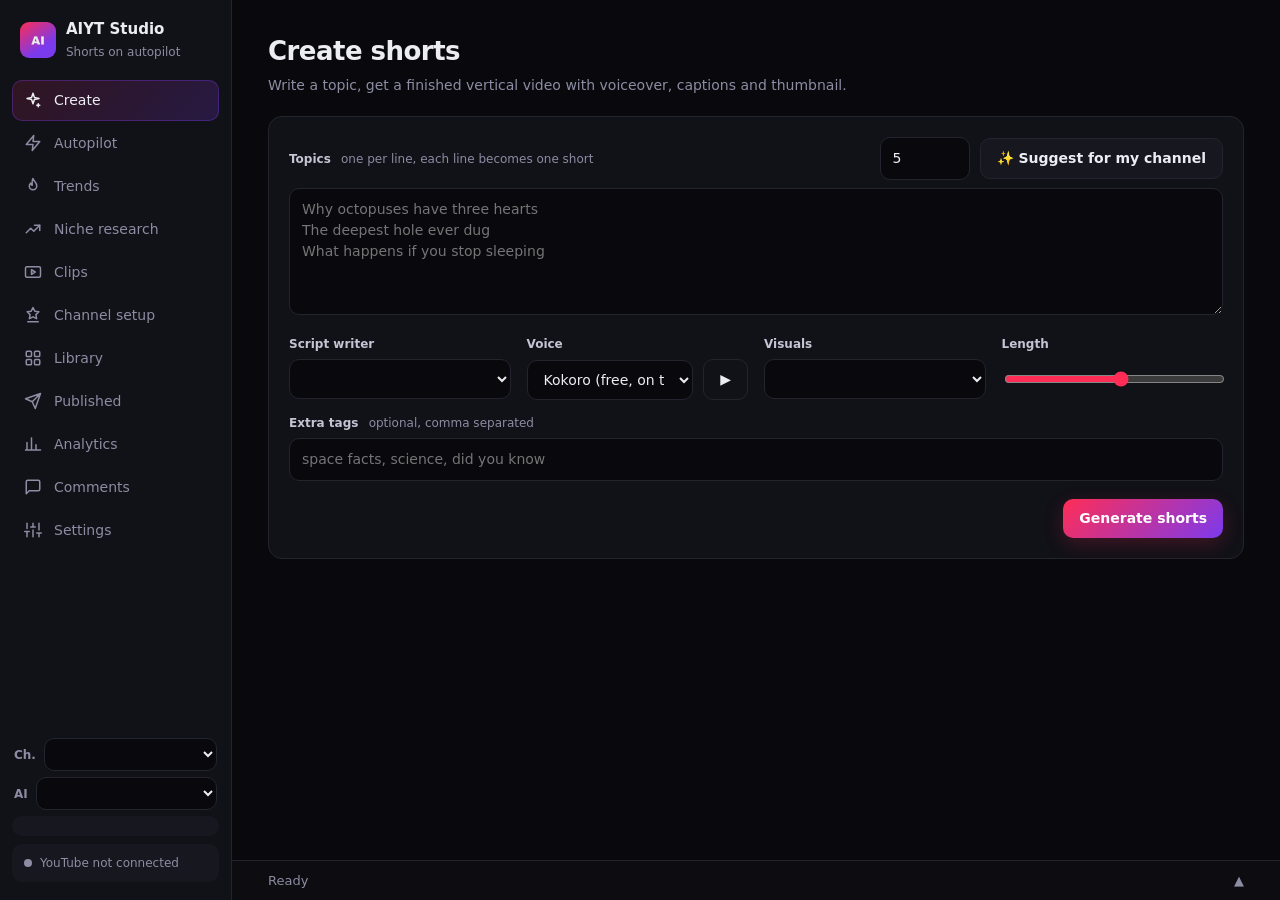
==== ui/index.html @ 686fe38d "AIYT Studio v0.1.0: AI YouTube Shorts studio (Rust + Tauri) Co-Authored-By: Claude Opus 5.5 <noreply" ====
<!doctype html>
<html lang="en">
<head>
  <meta charset="utf-8" />
  <meta name="viewport" content="width=device-width, initial-scale=1" />
  <title>AIYT Studio</title>
  <link rel="stylesheet" href="style.css" />
</head>
<body>
  <aside class="sidebar">
    <div class="brand"><img src="icon.png" alt="" /><div><b>AIYT Studio</b><small>Shorts on autopilot</small></div></div>
    <nav>
      <button data-page="create" class="active"><svg viewBox="0 0 24 24"><path d="M12 3l1.9 5.8L20 10l-6.1 1.2L12 17l-1.9-5.8L4 10l6.1-1.2z"/><path d="M19 17v4M17 19h4"/></svg>Create</button>
      <button data-page="autopilot"><svg viewBox="0 0 24 24"><path d="M13 2 3 14h9l-1 8 10-12h-9l1-8z"/></svg>Autopilot</button>
      <button data-page="trends"><svg viewBox="0 0 24 24"><path d="M12 2c1 4 5 5 5 10a5 5 0 0 1-10 0c0-2 1-3 2-4 0 2 1 3 2 3 0-3-1-6 1-9z"/></svg>Trends</button>
      <button data-page="research"><svg viewBox="0 0 24 24"><path d="M3 17l6-6 4 4 8-8"/><path d="M14 7h7v7"/></svg>Niche research</button>
      <button data-page="clips"><svg viewBox="0 0 24 24"><rect x="2" y="5" width="20" height="14" rx="2"/><path d="M10 9l5 3-5 3z"/></svg>Clips</button>
      <button data-page="rebrand"><svg viewBox="0 0 24 24"><path d="M12 2l2.4 4.9 5.4.8-3.9 3.8.9 5.4L12 14.4l-4.8 2.5.9-5.4-3.9-3.8 5.4-.8z"/><path d="M5 21h14"/></svg>Channel setup</button>
      <button data-page="library"><svg viewBox="0 0 24 24"><rect x="3" y="3" width="7" height="7" rx="1.5"/><rect x="14" y="3" width="7" height="7" rx="1.5"/><rect x="3" y="14" width="7" height="7" rx="1.5"/><rect x="14" y="14" width="7" height="7" rx="1.5"/></svg>Library</button>
      <button data-page="published"><svg viewBox="0 0 24 24"><path d="M22 2 11 13M22 2l-7 20-4-9-9-4z"/></svg>Published</button>
      <button data-page="analytics"><svg viewBox="0 0 24 24"><path d="M4 20V10M10 20V4M16 20v-7M22 20H2"/></svg>Analytics</button>
      <button data-page="comments"><svg viewBox="0 0 24 24"><path d="M21 15a2 2 0 0 1-2 2H7l-4 4V5a2 2 0 0 1 2-2h14a2 2 0 0 1 2 2z"/></svg>Comments</button>
      <button data-page="settings"><svg viewBox="0 0 24 24"><path d="M4 21v-7M4 10V3M12 21v-9M12 8V3M20 21v-5M20 12V3M1 14h6M9 8h6M17 16h6"/></svg>Settings</button>
    </nav>
    <div class="swap"><label for="chanSel">Ch.</label><select id="chanSel" title="Your YouTube channels: switch, or add a new one"></select></div>
    <div class="swap"><label for="aiSwap">AI</label><select id="aiSwap" title="Quick swap: use this AI for every job"></select></div>
    <div class="usage" id="usage" title="AI usage: click for details"></div>
    <div class="channel" id="channel"><span class="dot"></span><span id="channelName">YouTube not connected</span></div>
    <div class="live hidden" id="liveStats" title="Live from YouTube. Click to refresh now"><span class="pulse"></span><div><b id="liveSubs">–</b><small>subscribers</small></div><div><b id="liveViews">–</b><small>views</small></div><div><b id="liveLikes">–</b><small>likes</small></div><div class="mon" id="liveMon"></div></div>
  </aside>

  <main>
    <!-- CREATE -->
    <section class="page active" id="page-create">
      <header><h1>Create shorts</h1><p>Write a topic, get a finished vertical video with voiceover, captions and thumbnail.</p></header>
      <div id="setupBox"></div>
      <div class="smartBox"></div>
      <div class="card">
        <div class="row between"><label class="lbl" for="topics" style="margin:0">Topics <span class="hint">one per line, each line becomes one short</span></label>
          <div class="row"><input id="ideaCount" type="number" min="1" max="20" value="5" class="w90" title="How many ideas" /><button id="btnChannelIdeas">✨ Suggest for my channel</button></div></div>
        <p class="note" id="channelAbout" style="margin:6px 0 8px"></p>
        <textarea id="topics" rows="5" placeholder="Why octopuses have three hearts&#10;The deepest hole ever dug&#10;What happens if you stop sleeping"></textarea>
        <div class="grid4">
          <div><label class="lbl">Script writer</label><select data-setting="writer" class="writer-select"></select></div>
          <div><label class="lbl">Voice</label><div class="row"><select data-setting="voice"><option value="kokoro">Kokoro (free, on this PC)</option><option value="piper">Piper (fastest, on this PC)</option><option value="gemini">Gemini AI voice</option><option value="local">Windows voice (basic)</option></select><button class="ghost btnPreview" title="Hear the current voice">▶</button></div></div>
          <div><label class="lbl">Visuals</label><select data-setting="visuals" class="visuals-select"></select></div>
          <div><label class="lbl">Length <span class="hint" id="secondsOut"></span></label><input type="range" min="15" max="90" step="5" data-setting="seconds" id="seconds" /></div>
        </div>
        <label class="lbl" for="createTags">Extra tags <span class="hint">optional, comma separated</span></label>
        <input id="createTags" placeholder="space facts, science, did you know" />
        <div class="row end"><button class="primary" id="btnGenerate">Generate shorts</button></div>
      </div>
    </section>

    <!-- AUTOPILOT -->
    <section class="page" id="page-autopilot">
      <header><h1>Autopilot</h1><p>Run it daily on a schedule, or make one batch now.</p></header>
      <div class="card" id="autoCard">
        <div class="row between"><h3 style="margin:0">Daily automation</h3><label class="row"><input type="checkbox" id="auOn" /> <b>On</b></label></div>
        <p class="note" style="margin:6px 0 0">Every day the AI picks shorts for your channel (a short that is blowing up first, then what is trending in general and in your niche), makes them, and publishes each at its time. If making them runs past a time, that short is published as soon as it is ready. Runs while this app is open.</p>
        <div class="grid4">
          <div><label class="lbl">Shorts per day</label><input id="auPer" type="number" min="1" max="10" /></div>
          <div><label class="lbl">For how many days</label><input id="auDays" type="number" min="1" max="365" /></div>
          <div><label class="lbl">Starting</label><input id="auStart" type="date" /></div>
          <div><label class="lbl">Start making at</label><input id="auMake" type="time" /></div>
        </div>
        <label class="lbl">Publish times</label><div id="auTimes" class="row wrap"></div>
        <div class="row between" style="margin-top:14px"><span class="muted small" id="auStatus"></span><button id="btnAutoNow">Run today's batch now</button></div>
      </div>
      <header style="margin-top:8px"><h1 style="font-size:20px">One-off batch</h1><p>Pick a niche. The AI researches what is working, writes the ideas, makes every short and schedules them on YouTube.</p></header>
      <div class="card">
        <div class="grid2">
          <div><label class="lbl" for="apNiche">Niche</label><input id="apNiche" placeholder="e.g. space facts, ancient history, ocean animals" /></div>
          <div><label class="lbl" for="apCount">How many shorts</label><input id="apCount" type="number" min="1" max="30" value="7" /></div>
        </div>
        <label class="lbl">After making them</label>
        <div class="seg" id="apMode">
          <button data-mode="schedule" class="active">Schedule on YouTube</button>
          <button data-mode="now">Upload now</button>
          <button data-mode="none">Just make them</button>
        </div>
        <div id="apSchedule" class="grid2">
          <div><label class="lbl" for="apStart">First post</label><input id="apStart" type="datetime-local" /></div>
          <div><label class="lbl" for="apPerDay">Posts per day</label><select id="apPerDay"><option>1</option><option selected>2</option><option>3</option><option>4</option><option>6</option></select></div>
        </div>
        <div id="apNow" class="hidden"><label class="lbl">Visibility</label><select id="apPrivacy"><option value="public">Public</option><option value="unlisted">Unlisted</option><option value="private">Private</option></select></div>
        <div id="apSlots" class="slots"></div>
        <p class="note">Uses your Create settings (writer, voice, visuals, length). Scheduled shorts are uploaded as private and YouTube publishes each at its time, so your PC can be off after the uploads finish.</p>
        <div class="row end"><button class="primary" id="btnAutopilot">Start autopilot</button></div>
      </div>
    </section>

    <!-- TRENDS -->
    <section class="page" id="page-trends">
      <header><h1>Trends</h1><p>What is taking off right now on Google and YouTube, which trends fit your channel, and why the winners hold attention.</p></header>
      <div class="smartBox"></div>
      <div class="card row wrap">
        <select id="trGeo" class="w90" title="Country"><option>US</option><option>GB</option><option>CA</option><option>AU</option><option>IN</option><option>ZA</option><option>NG</option><option>DE</option><option>FR</option><option>BR</option></select>
        <select id="trCat" style="width:180px" title="YouTube category"><option value="">All categories</option><option value="28">Science &amp; Tech</option><option value="27">Education</option><option value="24">Entertainment</option><option value="23">Comedy</option><option value="20">Gaming</option><option value="17">Sports</option><option value="10">Music</option><option value="15">Pets &amp; Animals</option><option value="26">How-to &amp; Style</option><option value="25">News</option><option value="2">Cars</option><option value="22">People &amp; Blogs</option></select>
        <label class="row muted small"><input type="checkbox" id="trShorts" checked /> Shorts only</label>
        <span class="grow"></span>
        <button id="btnTrends">Refresh trends</button><button class="primary" id="btnPicks">✨ AI picks for my channel</button>
      </div>
      <div id="trPicks"></div>
      <div class="grid2" style="align-items:start"><div class="card"><h3>Rising on Google today</h3><div id="trGoogle" class="muted small">Press Refresh trends.</div></div>
        <div class="card"><h3>Trending on YouTube</h3><p class="note" id="trNote" style="margin:0 0 8px"></p><div id="trYoutube"></div></div></div>
      <div class="card"><h3>Hot in your niche <span class="hint" id="trNicheQ"></span></h3><div id="trNiche" class="muted small">Press Refresh trends.</div></div>
      <div class="card"><h3>Why does this video work?</h3><p class="note" style="margin:0 0 10px">Paste any YouTube, TikTok, Instagram or X link. It is downloaded and transcribed on this PC, its cuts are measured, and your AI explains the hook, structure and retention tricks.</p>
        <div class="row"><input id="wUrl" class="grow" placeholder="https://www.youtube.com/shorts/…" /><button class="primary" id="btnWatch">Analyze</button></div><div id="wReport"></div></div>
    </section>

    <!-- RESEARCH -->
    <section class="page" id="page-research">
      <header><h1>Niche research</h1><p>Live data from this month's top Shorts, analysed by your AI to find angles, ideas and the tags winners use.</p></header>
      <div class="card row wrap">
        <input id="rsNiche" class="grow" placeholder="Niche to research, e.g. psychology facts" />
        <input id="rsCount" type="number" min="3" max="30" value="10" class="w90" title="Ideas" />
        <button class="primary" id="btnResearch">Research</button>
        <button id="btnSuggest">Suggest niches with AI</button>
      </div>
      <div id="niches" class="niche-grid"></div>
      <div id="rsResult"></div>
    </section>

    <!-- CLIPS -->
    <section class="page" id="page-clips">
      <header><h1>Clips</h1><p>Turn the best moment of a longer video into a short with an AI hook, voice intro, subtitles and thumbnail.</p></header>
      <div class="card">
        <div class="seg" id="clipSrc">
          <button data-src="youtube" class="active">YouTube (Creative Commons)</button><button data-src="twitch">Twitch top clips</button><button data-src="link">Paste links</button>
        </div>
        <div id="srcYoutube" class="row wrap" style="margin-top:14px">
          <input id="ccQuery" class="grow" placeholder="Topic, e.g. space documentary, cooking, science lecture" />
          <button class="primary" id="btnCc">Find videos</button><button id="btnCcChannel">Find for my channel</button>
        </div>
        <div id="srcTwitch" class="row wrap hidden" style="margin-top:14px">
          <input id="twLogin" class="grow" placeholder="Twitch streamer username" />
          <select id="twDays" class="w90"><option value="1">24 h</option><option value="7" selected>7 days</option><option value="30">30 days</option></select>
          <button class="primary" id="btnTwitch">Find top clips</button>
        </div>
        <div id="srcLink" class="hidden" style="margin-top:14px">
          <textarea id="clipLinks" rows="3" placeholder="One link per line: Twitch clips, Kick clips, or YouTube videos you have rights to"></textarea>
        </div>
        <p class="note" id="clipNote"></p>
        <label class="row hidden" id="permRow" style="margin-top:12px"><input type="checkbox" id="permOk" /><span>I have the creator's permission to use these clips, or they are from my own channel.</span></label>
      </div>
      <div class="toolbar"><span class="muted" id="clipSel">0 selected</span>
        <div class="row"><label class="muted small" for="clipPer">Shorts per video</label><select id="clipPer" class="w90"><option>1</option><option selected>2</option><option>3</option><option>4</option><option>5</option></select><input id="clipTags" placeholder="Extra tags (optional)" style="width:220px" /><button class="primary" id="btnMakeClips">Make shorts</button></div></div>
      <div class="card filters" id="clipFilters">
        <div><label class="lbl">Sort</label><select id="fSort">
          <option value="smart">Popular · English first · likes</option><option value="views">Most views</option><option value="likes">Most likes</option>
          <option value="ratio">Best like rate</option><option value="comments">Most comments</option><option value="new">Newest</option><option value="long">Longest</option><option value="short">Shortest</option></select></div>
        <div><label class="lbl">Length <span class="hint">new search</span></label><select id="fLen"><option value="medium">4–20 min</option><option value="long">20+ min</option><option value="short">Under 4 min</option><option value="any">Any</option></select></div>
        <div><label class="lbl">Min views</label><input id="fMin" type="number" min="0" step="1000" placeholder="0" /></div>
        <div><label class="lbl">Show</label><div class="checks"><label><input type="checkbox" id="fEnglish" checked /> English only</label><label><input type="checkbox" id="fFresh" /> Hide used videos</label></div></div>
      </div>
      <div id="clipResults" class="jobs"></div>
      <div class="row" style="justify-content:center;margin-top:16px"><button id="btnMore" class="hidden">Load 50 more</button></div>
    </section>

    <!-- REBRAND -->
    <section class="page" id="page-rebrand">
      <header><h1>Channel setup</h1><p>Start a new channel the smart way: the AI finds the niche most likely to grow and earn, designs the whole channel, and once you link it, starts making the best content for it.</p></header>
      <div class="card">
        <h3>1 · Who designs it?</h3>
        <div class="grid2">
          <div><label class="lbl">AI for planning and writing</label><select id="wzWriter"></select></div>
          <div><label class="lbl">Images (banner and profile picture) <span class="hint" id="wzImgState"></span></label>
            <div class="row"><select id="wzImage"><option value="flux">FLUX: local, free, on your GPU</option><option value="gemini">Gemini: needs a paid key</option></select>
              <button id="btnFluxSetup" class="hidden">Set up FLUX (~10 GB)</button></div></div>
        </div>
      </div>
      <div class="card">
        <div class="row between"><h3 style="margin:0">2 · Pick the niche</h3><button class="primary" id="btnNiches">✨ Find the best niches for me</button></div>
        <p class="note" style="margin:6px 0 10px">The AI shortlists niches, checks each against this month's real Shorts, and scores the chance a new channel grows and earns.</p>
        <div id="wzNiches" class="niche-grid"></div>
        <div class="row wrap"><input id="rbNiche" class="grow" placeholder="…or type a niche, e.g. luxury cars, true crime, AI tools" />
          <button class="primary" id="btnDesignNew">Design my new channel</button><button id="btnRebrand" title="Redesign the channel you are on now">Redesign current channel</button></div>
      </div>
      <div id="rbResult"></div>
      <div class="card hidden" id="wzLink">
        <h3>3 · Create the channel on YouTube, then link it</h3>
        <ol class="steps">
          <li>Create the channel: <a data-link="https://www.youtube.com/channel_switcher">YouTube → Switch account → Create a channel</a>. Use the name and handle above (tap to copy).</li>
          <li>Google secrets: already set in Settings? If not, add your OAuth client ID and secret there (one time, works for every channel).</li>
          <li>Press <b>Link my new channel</b> and pick it on Google's screen. The app then applies the banner, description, keywords and playlists, and starts finding the best shorts for the niche.</li>
        </ol>
        <div class="row end"><button class="primary" id="btnLinkNew">Link my new channel</button></div>
      </div>
    </section>

    <!-- LIBRARY -->
    <section class="page" id="page-library">
      <header class="row between"><div><h1>Library</h1><p>Everything you have made. Select shorts to upload or schedule them.</p></div>
        <button id="btnOpenOut" class="ghost">Open output folder</button></header>
      <div class="toolbar">
        <div class="seg small" id="libFilter">
          <button data-f="all" class="active">All</button><button data-f="progress">In progress</button><button data-f="draft">Ready to post</button><button data-f="failed">Failed</button>
        </div>
        <div class="row">
          <span class="muted" id="selCount">0 selected</span><button class="ghost" id="selAll" title="Select every short ready to post">All</button><button class="ghost" id="selHalf" title="Select the older half (post the rest later)">Half</button><button class="ghost" id="selNone">None</button>
          <input type="datetime-local" id="libStart" title="First post" />
          <select id="libPerDay" title="Posts per day"><option value="1">1/day</option><option value="2" selected>2/day</option><option value="3">3/day</option><option value="4">4/day</option></select>
          <button id="btnSchedule">Schedule</button>
          <select id="libPrivacy"><option value="public">Public</option><option value="unlisted">Unlisted</option><option value="private">Private</option></select>
          <button class="primary" id="btnUploadNow">Upload now</button>
        </div>
      </div>
      <div id="jobs" class="jobs"></div>
    </section>

    <!-- PUBLISHED -->
    <section class="page" id="page-published">
      <header><h1>Published</h1><p>Everything on your channel from this app. Each short can only ever be uploaded once, and the same topic or video moment is never posted twice.</p></header>
      <div class="toolbar"><div class="seg small" id="pubFilter"><button data-f="all" class="active">All</button><button data-f="uploaded">Live</button><button data-f="scheduled">Scheduled</button></div></div>
      <div id="pubJobs" class="jobs"></div>
    </section>

    <!-- ANALYTICS -->
    <section class="page" id="page-analytics">
      <header class="row between"><div><h1>Analytics</h1><p>How your channel is doing, with estimated Shorts revenue. Numbers come from YouTube; revenue is an estimate from your RPM setting.</p></div>
        <button class="primary" id="btnAnalytics">Refresh</button></header>
      <div class="card" id="monCard"><span class="muted small">Loading your progress…</span></div>
      <div id="anTiles" class="tiles"></div>
      <div class="card"><div class="row between"><h3>Studio stats <span class="hint">YouTube Analytics: watch time, retention, traffic</span></h3>
        <div class="row"><select id="stDays" class="w90"><option value="7">7 days</option><option value="28" selected>28 days</option><option value="90">90 days</option><option value="365">1 year</option></select>
          <label class="row muted small"><input type="checkbox" id="stAdvice" checked /> AI advice</label><button id="btnStudio">Load Studio stats</button></div></div>
        <div id="stBody" class="muted small">Shows watch time, average % viewed, subscribers gained and where views come from.</div></div>
      <div class="card"><div class="row between"><h3>Your latest uploads</h3><span class="muted small" id="anNote"></span></div><div id="anTable"></div></div>
    </section>

    <!-- COMMENTS -->
    <section class="page" id="page-comments">
      <header class="row between"><div><h1>Comments</h1><p>The AI drafts replies to new comments. Nothing is posted until you approve it.</p></div>
        <div class="row"><button id="btnPostAll" class="hidden">Post all drafts</button><button class="primary" id="btnComments">Fetch &amp; draft replies</button></div></header>
      <div id="commentList"></div>
    </section>

    <!-- SETTINGS -->
    <section class="page" id="page-settings">
      <header><h1>Settings</h1><p>Changes save automatically. Keys and your YouTube login stay on this computer.</p></header>
      <div class="settings">
        <div class="card">
          <h3>Default AI</h3>
          <p class="note">Use an API key, or a subscription you already pay for through its official command-line app (log in to it once).</p>
          <div id="writerCards" class="writer-cards"></div>
          <label class="lbl">Model override <span class="hint">optional, e.g. haiku · sonnet · gpt-5 · llama3.2:3b. Empty: Claude uses sonnet</span></label>
          <input data-setting="writer_model" placeholder="Use the default model" />
        </div>
<div class="card">          <h3>Models per job</h3>          <p class="note" style="margin:0 0 6px">Pick which AI and model does each kind of work. Cheaper models (Claude haiku/sonnet, Gemini flash-lite, a small Ollama model) stretch your limits further.</p>          <div id="taskModels"></div>          <datalist id="modelList-claude"></datalist><datalist id="modelList-gemini"></datalist><datalist id="modelList-codex"></datalist><datalist id="modelList-opencode"></datalist><datalist id="modelList-ollama"></datalist>        </div>
        <div class="card">
          <h3>YouTube channel</h3>
          <div class="row between"><div><b id="ytStatus">Not connected</b><div class="muted small" id="ytSub">Needed for uploads, scheduling, live research and comments.</div></div>
            <div class="row"><button id="btnDisconnect" class="ghost hidden">Disconnect</button><button class="primary" id="btnConnect">Connect YouTube</button></div></div>
          <div class="grid2">
            <div><label class="lbl">OAuth client ID</label><input data-setting="google_client_id" placeholder="xxxx.apps.googleusercontent.com" /></div>
            <div><label class="lbl">OAuth client secret</label><input data-setting="google_client_secret" type="password" /></div>
          </div>
          <details><summary>How to get these (5 minutes, one time)</summary>
            <ol>
              <li>Open <a data-link="https://console.cloud.google.com/projectcreate">Google Cloud Console</a> and create a project.</li>
              <li>Enable the <a data-link="https://console.cloud.google.com/apis/library/youtube.googleapis.com">YouTube Data API v3</a>.</li>
              <li>Set up the <a data-link="https://console.cloud.google.com/auth/branding">OAuth consent screen</a> (External) and add your Google account as a test user.</li>
              <li><a data-link="https://console.cloud.google.com/auth/clients">Create an OAuth client</a> of type <b>Desktop app</b> and paste its ID and secret here.</li>
              <li>Uploads from a new, unaudited Google project are locked to private by YouTube. To post public videos, request the free <a data-link="https://support.google.com/youtube/contact/yt_api_form">API audit</a>.</li>
            </ol>
          </details>
        </div>
        <div class="card">
          <h3>API keys</h3>
          <label class="lbl">Gemini <a class="hint" data-link="https://aistudio.google.com/apikey">get a free key</a></label>
          <input data-setting="gemini_key" type="password" placeholder="For Gemini writer, AI voice and AI images" />
          <label class="lbl">Pexels <a class="hint" data-link="https://www.pexels.com/api/">get a free key</a></label>
          <input data-setting="pexels_key" type="password" placeholder="Free stock video, OK for monetized videos" />
          <label class="lbl">Pixabay <a class="hint" data-link="https://pixabay.com/api/docs/">get a free key</a></label>
          <input data-setting="pixabay_key" type="password" placeholder="Free stock video, OK for monetized videos" />
          <label class="lbl">Twitch client ID &amp; secret <a class="hint" data-link="https://dev.twitch.tv/console/apps/create">create a free app</a></label>
          <div class="grid2"><input data-setting="twitch_client_id" placeholder="Client ID" /><input data-setting="twitch_client_secret" type="password" placeholder="Client secret" /></div>
        </div>
        <div class="card">
          <h3>Voice &amp; sound</h3>
          <div class="grid2">
            <div><label class="lbl">Kokoro voice <span class="hint">free, runs on this PC</span></label><div class="row"><select data-setting="kokoro_voice" id="kokoroVoices"></select><button class="ghost btnPreview" data-voice="kokoro" title="Hear it">▶</button></div></div>
            <div><label class="lbl">Piper voice <span class="hint">lightest, near-instant</span></label><div class="row"><select data-setting="piper_voice" id="piperVoices"></select><button class="ghost btnPreview" data-voice="piper" title="Hear it">▶</button></div></div>
            <div><label class="lbl">Render videos on</label><select data-setting="gpu_encode"><option value="auto">GPU (NVIDIA NVENC) if available</option><option value="off">CPU only</option></select></div>
            <div><label class="lbl">Local voices run on</label><select data-setting="kokoro_device"><option value="auto">Auto: GPU if set up, else CPU</option><option value="gpu">GPU only (NVIDIA)</option><option value="cpu">CPU only</option></select></div>
            <div><label class="lbl">GPU voices <span class="hint" id="gpuState"></span></label><button id="btnGpuSetup">Set up GPU voices (~2.6 GB, one time)</button></div>
            <div><label class="lbl">Gemini voice</label><select data-setting="gemini_voice">
              <option>Puck</option><option>Charon</option><option>Kore</option><option>Fenrir</option><option>Aoede</option><option>Zephyr</option><option>Orus</option><option>Leda</option><option>Enceladus</option><option>Sadachbia</option></select></div>
            <div><label class="lbl">Background music folder <span class="hint">optional</span></label><input data-setting="music_dir" placeholder="C:\Music\royalty-free" /></div>
          </div>
          <div class="grid2"><div><label class="lbl">Shorts RPM (US$ per 1,000 views) <span class="hint">for revenue estimates</span></label><input data-setting="rpm" type="number" step="0.01" min="0" /></div>
            <div><label class="lbl">Engagement comment</label><select data-setting="auto_comment"><option value="true">Post an AI comment on every short</option><option value="false">Off</option></select></div></div>
          <p class="note">Only put music you have rights to in this folder (e.g. the YouTube Audio Library). A random track plays quietly under the voice.</p>
        </div>
<div class="card">          <h3>Look</h3>
          <div class="grid2" style="margin-bottom:8px"><div><label class="lbl">AI images <span class="hint" id="imgState"></span></label><select data-setting="image_model"><option value="flux">FLUX: local, free, on your GPU</option><option value="gemini">Gemini: needs a paid key</option></select></div>
            <div><label class="lbl">Local FLUX</label><button id="btnFluxSetup2">Set up FLUX (~10 GB, one time)</button></div></div>          <p class="note" style="margin:0 0 6px">One house style for every short, whichever AI or tool made it: hook banner on top, big pop-in captions.</p>          <div class="grid2">            <div><label class="lbl">Hook banner on top</label><select data-setting="style_hook"><option value="true">On</option><option value="false">Off</option></select></div>            <div><label class="lbl">Caption language <span class="hint">Whisper subtitles for clips</span></label><select data-setting="caption_language"><option value="en">English</option><option value="auto">Auto-detect</option><option value="es">Spanish</option><option value="pt">Portuguese</option><option value="fr">French</option><option value="de">German</option></select></div>            <div><label class="lbl">Banner colour</label><input type="color" data-setting="style_hook_color" /></div>            <div><label class="lbl">Caption accent colour</label><input type="color" data-setting="style_accent" /></div>            <div><label class="lbl">Subscribe call + animated button</label><select data-setting="cta_rate"><option value="0">Never</option><option value="25">1 in 4 shorts</option><option value="33">1 in 3 shorts</option><option value="50">Half of shorts</option><option value="100">Every short</option></select></div>            <div><label class="lbl">Tune it from my stats</label><select data-setting="cta_auto"><option value="true">Yes: adjust daily (retention vs subscribers)</option><option value="false">No: keep my setting</option></select></div>          </div>          <p class="note">Applies to new shorts and to any you Retry. Background music: leave the music folder empty to use the built-in library (Kevin MacLeod, CC BY 4.0; the credit is added to each description automatically).</p>        </div>
        <div class="card">
          <h3>Advanced</h3>
          <div class="grid2">
            <div><label class="lbl">Gemini text model</label><input data-setting="gemini_text_model" /></div>
            <div><label class="lbl">Gemini voice model</label><input data-setting="gemini_tts_model" /></div>
            <div><label class="lbl">Gemini image model</label><input data-setting="gemini_image_model" /></div>
            <div><label class="lbl">Ollama address</label><input data-setting="ollama_host" /></div>
            <div><label class="lbl">Milestone confetti</label><select id="confettiPref"><option value="on">Always show</option><option value="system">Follow Windows "reduce motion"</option></select></div>
          </div>
          <p class="note" id="outDir"></p>
        </div>
      </div>
    </section>

    <!-- ACTIVITY -->
    <div class="activity" id="activity">
      <div class="qbar hidden" id="qbar"><div id="qfill"></div></div>
      <div class="activity-bar" id="activityBar"><span class="spinner hidden" id="spinner"></span><span class="qtext hidden" id="qtext"></span><span id="lastLog">Ready</span><button id="btnCancel" class="danger hidden" title="Stop what is running now">■ Cancel</button><span class="chev">▲</span></div>
      <pre id="log"></pre>
    </div>
  </main>

  <div class="modal hidden" id="modal"><div class="modal-box">
    <video id="mVideo" controls playsinline></video>
    <div class="modal-form">
      <div class="row between"><span id="mStatus" class="badge"></span><button class="ghost" id="mClose">✕</button></div>
      <label class="lbl">Title</label><input id="mTitle" maxlength="100" />
      <label class="lbl">Description</label><textarea id="mDesc" rows="6"></textarea>
      <label class="lbl">Tags <span class="hint">comma separated</span></label><textarea id="mTags" rows="3"></textarea>
      <p class="note err" id="mError"></p>
      <div class="row end"><button id="mYoutube" class="ghost hidden">Open on YouTube</button><button class="primary" id="mSave">Save</button></div>
    </div>
  </div></div>

  <div class="modal hidden" id="usageModal"><div class="modal-box usage-box"><div class="modal-form">
    <div class="row between"><h3 style="margin:0">AI usage &amp; what is left</h3><div class="row"><button class="ghost" id="usageRefresh">Refresh</button><button class="ghost" id="usageClose">✕</button></div></div>
    <div id="usageBody"></div>
  </div></div></div>

  <div class="modal hidden" id="quickModal"><div class="modal-box quick-box"><div class="modal-form">
    <div class="row between"><h3 style="margin:0" id="qTitle">⚡ Make 3 shorts now</h3><button class="ghost" id="qClose">✕</button></div>
    <div id="qStart">
      <p class="muted">Picks the 3 best topics from what is most popular in this channel's niche right now, then makes them with the right tags, look, music and call to action.</p>
      <label class="row" style="margin:10px 0"><input type="checkbox" id="qAuto" /><span><b>Auto-upload</b>: publish each one as soon as it is made (skip review)</span></label>
      <div class="row end"><button class="primary" id="qGo">Make 3 shorts</button></div>
    </div>
    <div id="qReview" class="hidden">
      <p class="muted" id="qNote"></p>
      <div id="qItems" class="quick-items"></div>
      <div class="row end"><button class="ghost" id="qLater">Keep as drafts</button><button class="primary" id="qPublishAll">Publish all now</button></div>
    </div>
  </div></div></div>

  <div id="toasts"></div>
  <script src="app.js"></script>
</body>
</html>
---- ui/style.css ----
:root {
  --bg: #09090d; --panel: #111118; --panel2: #171720; --border: #24242f; --text: #ececf3; --muted: #8c8ca3;
  --accent: #ff2d55; --accent2: #7c3aed; --ok: #22c55e; --warn: #f59e0b; --err: #ef4444; --info: #3b82f6;
  --grad: linear-gradient(135deg, var(--accent), var(--accent2)); --r: 14px;
  color-scheme: dark;
}
* { box-sizing: border-box; }
html, body { margin: 0; height: 100%; }
body { display: flex; background: var(--bg); color: var(--text); font: 14px/1.5 "Segoe UI Variable Text", "Segoe UI", Inter, system-ui, sans-serif; overflow: hidden; }
h1 { font-size: 26px; margin: 0 0 4px; letter-spacing: -.02em; }
h3 { margin: 0 0 10px; font-size: 15px; }
header { margin-bottom: 20px; }
header p { margin: 0; color: var(--muted); }
a, [data-link] { color: #a78bfa; cursor: pointer; text-decoration: none; }
a:hover { text-decoration: underline; }
.hidden { display: none !important; }
.muted { color: var(--muted); } .small { font-size: 12px; }

/* sidebar */
.sidebar { width: 232px; flex-shrink: 0; background: var(--panel); border-right: 1px solid var(--border); display: flex; flex-direction: column; padding: 18px 12px; }
.brand { display: flex; gap: 10px; align-items: center; padding: 0 8px 18px; }
.brand img { width: 36px; height: 36px; border-radius: 9px; }
.brand b { display: block; font-size: 15px; } .brand small { color: var(--muted); font-size: 12px; }
nav { display: flex; flex-direction: column; gap: 2px; flex: 1; }
nav button { all: unset; display: flex; gap: 12px; align-items: center; padding: 10px 12px; border-radius: 10px; color: var(--muted); cursor: pointer; font-weight: 500; }
nav button:hover { background: var(--panel2); color: var(--text); }
nav button.active { background: linear-gradient(135deg, #ff2d5522, #7c3aed33); color: var(--text); box-shadow: inset 0 0 0 1px #7c3aed55; }
nav svg { width: 18px; height: 18px; fill: none; stroke: currentColor; stroke-width: 2; stroke-linecap: round; stroke-linejoin: round; }
.channel { display: flex; gap: 8px; align-items: center; padding: 10px 12px; border-radius: 10px; background: var(--panel2); font-size: 12px; color: var(--muted); cursor: pointer; overflow: hidden; white-space: nowrap; text-overflow: ellipsis; }
.channel .dot { width: 8px; height: 8px; border-radius: 50%; background: var(--muted); flex-shrink: 0; }
.channel.on .dot { background: var(--ok); box-shadow: 0 0 8px var(--ok); } .channel.on { color: var(--text); }

/* main */
main { flex: 1; position: relative; display: flex; flex-direction: column; min-width: 0; }
.page { display: none; flex: 1; overflow-y: auto; padding: 32px 36px 90px; }
.page.active { display: block; animation: fade .2s ease; }
@keyframes fade { from { opacity: 0; transform: translateY(4px); } }
.card { background: var(--panel); border: 1px solid var(--border); border-radius: var(--r); padding: 20px; margin-bottom: 16px; }
.lbl { display: block; font-size: 12px; font-weight: 600; color: #c4c4d4; margin: 14px 0 6px; }
.hint { font-weight: 400; color: var(--muted); margin-left: 6px; }
input, select, textarea { width: 100%; background: var(--bg); border: 1px solid var(--border); color: var(--text); border-radius: 10px; padding: 10px 12px; font: inherit; outline: none; transition: border .15s, box-shadow .15s; }
input:focus, select:focus, textarea:focus { border-color: var(--accent2); box-shadow: 0 0 0 3px #7c3aed33; }
textarea { resize: vertical; }
input[type=range] { padding: 0; accent-color: var(--accent); margin-top: 12px; border: 0; background: none; box-shadow: none; }
input[type=checkbox] { width: 18px; height: 18px; accent-color: var(--accent); cursor: pointer; }
button { background: var(--panel2); color: var(--text); border: 1px solid var(--border); border-radius: 10px; padding: 9px 16px; font: inherit; font-weight: 600; cursor: pointer; white-space: nowrap; transition: transform .1s, filter .15s, background .15s; }
button:hover { background: #20202b; } button:active { transform: scale(.97); }
button.primary { background: var(--grad); border: 0; color: #fff; box-shadow: 0 6px 20px #ff2d5533; }
button.primary:hover { filter: brightness(1.1); }
button.ghost { background: transparent; }
button.danger:hover { background: #ef444422; color: var(--err); border-color: #ef444455; }
button:disabled { opacity: .45; cursor: not-allowed; transform: none; }
.row { display: flex; gap: 10px; align-items: center; } .row.wrap { flex-wrap: wrap; } .row.end { justify-content: flex-end; margin-top: 18px; } .row.between { justify-content: space-between; }
.grow { flex: 1; min-width: 200px; } .w90 { width: 90px; }
.grid2 { display: grid; grid-template-columns: 1fr 1fr; gap: 0 16px; }
.grid4 { display: grid; grid-template-columns: repeat(4, 1fr); gap: 0 16px; }
.note { color: var(--muted); font-size: 12px; margin: 12px 0 0; } .note.err { color: var(--err); }
.seg { display: inline-flex; background: var(--bg); border: 1px solid var(--border); border-radius: 11px; padding: 3px; gap: 2px; }
.seg button { border: 0; background: transparent; color: var(--muted); padding: 7px 14px; border-radius: 8px; }
.seg button.active { background: var(--panel2); color: var(--text); box-shadow: 0 1px 0 #ffffff10 inset; }
.seg.small button { padding: 5px 11px; font-size: 13px; }
.slots { display: flex; flex-wrap: wrap; gap: 6px; margin-top: 14px; }
.slots span, .chip { background: var(--panel2); border: 1px solid var(--border); border-radius: 999px; padding: 4px 10px; font-size: 12px; }
.chip { cursor: pointer; display: inline-block; margin: 0 6px 6px 0; } .chip:hover { border-color: var(--accent2); }
.badge { display: inline-block; font-size: 11px; font-weight: 700; padding: 3px 9px; border-radius: 999px; text-transform: uppercase; letter-spacing: .04em; background: #ffffff14; color: var(--muted); }
.badge.draft { background: #3b82f622; color: #93c5fd; } .badge.scheduled { background: #f59e0b22; color: #fcd34d; }
.badge.uploaded { background: #22c55e22; color: #86efac; } .badge.failed { background: #ef444422; color: #fca5a5; }
.badge.generating { background: #7c3aed33; color: #c4b5fd; }
.badge.good { background: #22c55e22; color: #86efac; } .badge.mid { background: #f59e0b22; color: #fcd34d; } .badge.bad { background: #ef444422; color: #fca5a5; }

/* settings */
.settings { display: grid; grid-template-columns: repeat(auto-fit, minmax(420px, 1fr)); gap: 0 16px; align-items: start; }
.writer-cards { display: grid; grid-template-columns: repeat(auto-fill, minmax(160px, 1fr)); gap: 8px; }
.writer-cards button { text-align: left; padding: 12px; display: flex; flex-direction: column; gap: 2px; font-weight: 500; white-space: normal; }
.writer-cards button b { font-size: 13px; } .writer-cards button small { color: var(--muted); font-size: 11px; }
.writer-cards button.active { border-color: var(--accent2); background: #7c3aed1f; box-shadow: 0 0 0 1px var(--accent2) inset; }
details { margin-top: 14px; color: var(--muted); } summary { cursor: pointer; color: var(--text); font-weight: 600; }
details li { margin: 6px 0; }

/* research */
.niche-grid { display: grid; grid-template-columns: repeat(auto-fill, minmax(260px, 1fr)); gap: 12px; margin-bottom: 16px; }
.niche { background: var(--panel); border: 1px solid var(--border); border-radius: var(--r); padding: 16px; display: flex; flex-direction: column; gap: 8px; }
.niche p { margin: 0; color: var(--muted); font-size: 13px; } .niche ul { margin: 0; padding-left: 18px; font-size: 12px; color: #c4c4d4; }
.niche button { margin-top: auto; }
.ideas label { display: flex; gap: 10px; align-items: flex-start; padding: 8px 4px; border-bottom: 1px solid var(--border); cursor: pointer; }
.ideas label:last-child { border: 0; }
table { width: 100%; border-collapse: collapse; font-size: 13px; } td { padding: 7px 4px; border-bottom: 1px solid var(--border); } td:last-child { text-align: right; color: var(--muted); white-space: nowrap; }

/* library */
.toolbar { display: flex; justify-content: space-between; gap: 12px; flex-wrap: wrap; margin-bottom: 16px; position: sticky; top: -32px; z-index: 2; background: var(--bg); padding: 8px 0; }
.toolbar select, .toolbar input { width: auto; padding: 7px 10px; }
.jobs { display: grid; grid-template-columns: repeat(auto-fill, minmax(190px, 1fr)); gap: 14px; }
.job { background: var(--panel); border: 1px solid var(--border); border-radius: var(--r); overflow: hidden; display: flex; flex-direction: column; transition: border .15s, transform .15s; }
.job:hover { border-color: #3a3a4a; transform: translateY(-2px); }
.job.sel { border-color: var(--accent); box-shadow: 0 0 0 1px var(--accent); }
.thumb { position: relative; aspect-ratio: 9/16; background: linear-gradient(160deg, #1d1d2a, #0e0e14); cursor: pointer; display: grid; place-items: center; color: var(--muted); }
.thumb img { width: 100%; height: 100%; object-fit: cover; position: absolute; inset: 0; }
.thumb input { position: absolute; top: 10px; left: 10px; z-index: 1; }
.thumb .badge { position: absolute; top: 10px; right: 10px; z-index: 1; backdrop-filter: blur(6px); }
.job .meta { padding: 10px 12px 12px; display: flex; flex-direction: column; gap: 8px; flex: 1; }
.job .title { font-weight: 600; font-size: 13px; line-height: 1.35; display: -webkit-box; -webkit-line-clamp: 2; -webkit-box-orient: vertical; overflow: hidden; }
.job .sub { font-size: 11px; color: var(--muted); }
.job .acts { display: flex; gap: 6px; margin-top: auto; } .job .acts button { padding: 5px 9px; font-size: 12px; flex: 1; }
.empty { text-align: center; color: var(--muted); padding: 60px 20px; border: 1px dashed var(--border); border-radius: var(--r); grid-column: 1 / -1; }

/* comments */
.comment { display: grid; grid-template-columns: 1fr 1fr; gap: 16px; }
.comment .who { font-weight: 600; } .comment .vid { font-size: 12px; color: var(--muted); margin-bottom: 6px; }
.comment .text { white-space: pre-wrap; color: #d6d6e2; }
.comment .row.end { margin-top: 8px; }

/* activity */
.activity { position: absolute; left: 0; right: 0; bottom: 0; background: #0d0d13ee; backdrop-filter: blur(10px); border-top: 1px solid var(--border); z-index: 5; }
.activity-bar { display: flex; gap: 10px; align-items: center; padding: 10px 36px; cursor: pointer; font-size: 13px; color: var(--muted); }
.activity-bar #lastLog { flex: 1; overflow: hidden; white-space: nowrap; text-overflow: ellipsis; }
.activity pre { display: none; margin: 0; max-height: 260px; overflow: auto; padding: 0 36px 14px; font: 12px/1.6 "Cascadia Code", Consolas, monospace; color: #b8b8cc; white-space: pre-wrap; }
.activity.open pre { display: block; } .activity.open .chev { transform: rotate(180deg); }
.spinner { width: 14px; height: 14px; border-radius: 50%; border: 2px solid #ffffff22; border-top-color: var(--accent); animation: spin .8s linear infinite; flex-shrink: 0; }
@keyframes spin { to { transform: rotate(360deg); } }

/* modal & toasts */
.modal { position: fixed; inset: 0; background: #000a; backdrop-filter: blur(4px); display: grid; place-items: center; z-index: 10; animation: fade .15s; }
.modal-box { display: flex; gap: 20px; background: var(--panel); border: 1px solid var(--border); border-radius: 18px; padding: 20px; width: min(980px, 94vw); max-height: 92vh; }
.modal-box video { height: min(78vh, 720px); aspect-ratio: 9/16; background: #000; border-radius: 12px; flex-shrink: 0; }
.modal-form { flex: 1; overflow-y: auto; min-width: 0; }
#toasts { position: fixed; top: 18px; right: 18px; display: flex; flex-direction: column; gap: 8px; z-index: 20; }
.toast { background: var(--panel2); border: 1px solid var(--border); border-left: 3px solid var(--ok); padding: 12px 16px; border-radius: 10px; max-width: 380px; box-shadow: 0 10px 30px #0008; animation: fade .2s; font-size: 13px; word-break: break-word; }
.toast.err { border-left-color: var(--err); }
::-webkit-scrollbar { width: 10px; height: 10px; } ::-webkit-scrollbar-thumb { background: #26263a; border-radius: 10px; border: 2px solid var(--bg); }
.clip .thumb { aspect-ratio: 16/9; }
.clip .dur { position: absolute; bottom: 8px; right: 8px; background: #000c; font-size: 11px; padding: 2px 6px; border-radius: 6px; z-index: 1; }
.card > .lbl:first-child, .card > .seg:first-child { margin-top: 0; }
.brand-art { display: flex; gap: 16px; align-items: center; }
.brand-art img.banner { width: 100%; max-width: 620px; border-radius: 12px; border: 1px solid var(--border); }
.brand-art img.avatar { width: 120px; height: 120px; border-radius: 50%; border: 1px solid var(--border); }
.swatch { display: inline-block; width: 18px; height: 18px; border-radius: 5px; vertical-align: middle; margin-right: 6px; border: 1px solid #fff3; }
input[type=color] { width: 56px; height: 42px; padding: 4px; cursor: pointer; }
#btnCancel { padding: 5px 12px; font-size: 12px; }
/* usage panel (sidebar) */
.usage { display: flex; flex-direction: column; gap: 8px; padding: 10px 12px; margin-bottom: 8px; border-radius: 10px; background: var(--panel2); cursor: pointer; font-size: 12px; }
.usage:hover { box-shadow: inset 0 0 0 1px var(--accent2); }
.usage .u-row { display: flex; flex-direction: column; gap: 4px; }
.usage .u-top { display: flex; justify-content: space-between; color: var(--muted); }
.usage .u-top b { color: var(--text); font-weight: 600; }
.meter { height: 4px; border-radius: 4px; background: #ffffff14; overflow: hidden; }
.meter > i { display: block; height: 100%; border-radius: 4px; background: var(--accent2); }
.meter.warn > i { background: var(--warn); } .meter.full > i { background: var(--err); }
.usage-box { width: min(760px, 94vw); }
.u-card { border: 1px solid var(--border); border-radius: 12px; padding: 14px 16px; margin-top: 12px; }
.u-card .row.between { align-items: baseline; }
.u-card .est { font-size: 22px; font-weight: 700; }
.u-win { margin: 8px 0; } .u-win .row { font-size: 12px; color: var(--muted); }
/* queue progress */
.activity { padding-top: 0; }
.qbar { height: 3px; background: #ffffff10; } .qbar > div { height: 100%; width: 0; background: var(--grad); transition: width .4s; }
.qtext { font-size: 12px; color: var(--text); font-weight: 600; white-space: nowrap; }
.badge.queued { background: #ffffff14; color: #d4d4e0; }
.job .prog { display: flex; flex-direction: column; gap: 4px; font-size: 11px; color: var(--muted); }
.job .prog .meter { height: 5px; } .job .prog .meter > i { background: var(--grad); transition: width .4s; }
/* models per job */
.task-row { display: grid; grid-template-columns: 150px 1fr 1fr; gap: 10px; align-items: center; margin-top: 10px; }
.task-row span { font-size: 13px; font-weight: 600; color: #c4c4d4; }
/* analytics */
.tiles { display: grid; grid-template-columns: repeat(auto-fit, minmax(180px, 1fr)); gap: 12px; margin-bottom: 16px; }
.tile { background: var(--panel); border: 1px solid var(--border); border-radius: var(--r); padding: 16px 18px; }
.tile .k { font-size: 12px; color: var(--muted); } .tile .v { font-size: 28px; font-weight: 700; letter-spacing: -.02em; margin: 2px 0; font-variant-numeric: tabular-nums; }
.tile .d { font-size: 12px; color: var(--muted); }
.an-table td { vertical-align: middle; } .an-table td.num { text-align: right; font-variant-numeric: tabular-nums; white-space: nowrap; color: var(--text); }
.an-table th { text-align: left; font-size: 11px; color: var(--muted); font-weight: 600; padding: 4px; text-transform: uppercase; letter-spacing: .04em; } .an-table th.num { text-align: right; }
.an-table img { width: 64px; border-radius: 6px; vertical-align: middle; margin-right: 10px; }
.databar { display: inline-block; height: 8px; border-radius: 0 4px 4px 0; background: var(--accent2); vertical-align: middle; margin-left: 8px; min-width: 2px; }
.swap { display: flex; align-items: center; gap: 8px; margin-bottom: 6px; padding: 0 2px; }
.swap label { font-size: 12px; font-weight: 600; color: var(--muted); }
.swap select { padding: 7px 10px; font-size: 13px; }
.live { display: flex; align-items: center; gap: 14px; margin-top: 8px; padding: 10px 12px; border-radius: 10px; background: var(--panel2); cursor: pointer; }
.live div { display: flex; flex-direction: column; line-height: 1.15; }
.live b { font-size: 17px; font-variant-numeric: tabular-nums; transition: color .6s; } .live b.up { color: var(--ok); }
.live small { font-size: 11px; color: var(--muted); }
.pulse { width: 8px; height: 8px; border-radius: 50%; background: var(--err); box-shadow: 0 0 0 0 #ef444499; animation: pulse 2s infinite; flex-shrink: 0; }
@keyframes pulse { 70% { box-shadow: 0 0 0 7px #ef444400; } 100% { box-shadow: 0 0 0 0 #ef444400; } }
.filters { display: grid; grid-template-columns: 1.6fr 1fr 1fr 1.4fr; gap: 0 14px; padding: 14px 20px 16px; }
.filters .lbl { margin-top: 0; }
.checks { display: flex; flex-direction: column; gap: 4px; font-size: 13px; } .checks label { display: flex; gap: 8px; align-items: center; cursor: pointer; }
.clip .stats { display: flex; gap: 10px; flex-wrap: wrap; font-size: 11px; color: var(--muted); }
.clip .stats b { color: var(--text); font-weight: 600; }
.lang { position: absolute; bottom: 8px; left: 8px; background: #000c; font-size: 10px; font-weight: 700; padding: 2px 6px; border-radius: 6px; z-index: 1; text-transform: uppercase; }
.usedchip { color: #fcd34d; }
.tok { font-size: 11px; color: #a78bfa; }
.row > select { flex: 1; min-width: 0; }
.tr-row { display: flex; justify-content: space-between; gap: 10px; padding: 8px 0; border-bottom: 1px solid var(--border); }
.tr-row:last-child { border: 0; }
.tr-row .t { font-weight: 600; color: var(--text); } .tr-row .n { font-size: 12px; color: var(--muted); }
.tr-row .acts { display: flex; gap: 6px; flex-shrink: 0; align-items: center; }
.tr-row .acts button { padding: 4px 10px; font-size: 12px; }
.mini { display: flex; gap: 10px; align-items: center; } .mini img { width: 96px; border-radius: 6px; flex-shrink: 0; }
.frames { display: flex; gap: 8px; overflow-x: auto; margin: 12px 0; } .frames img { height: 150px; border-radius: 8px; }
.beats li { margin: 4px 0; } .beats b { color: #a78bfa; margin-right: 6px; }
.bar-row { display: grid; grid-template-columns: 170px 1fr 70px; gap: 10px; align-items: center; font-size: 12px; margin: 4px 0; }
.bar-row .bar { height: 8px; border-radius: 0 4px 4px 0; background: var(--accent2); }
.bar-row .v { text-align: right; font-variant-numeric: tabular-nums; }
.smart { border-color: #f59e0b66; background: linear-gradient(135deg, #f59e0b14, #ff2d5514); }
nav button.hot::after { content: "🔥"; margin-left: auto; font-size: 12px; }
.live { flex-wrap: wrap; } .live .mon { flex-basis: 100%; font-size: 11px; }
.meter.big { height: 8px; margin: 4px 0 2px; } .meter.done > i { background: var(--ok); }
.tier { border: 1px solid var(--border); border-radius: 12px; padding: 14px; } .tier.done { border-color: #22c55e88; }
.mon-row { margin: 10px 0; font-size: 13px; }
.celebrate { position: fixed; inset: 0; z-index: 50; pointer-events: auto; display: grid; place-items: center; overflow: hidden; background: #0006; animation: fade .2s; }
.cele-card { background: var(--panel); border: 1px solid var(--accent2); border-radius: 20px; padding: 28px 40px; text-align: center; box-shadow: 0 20px 80px #7c3aed55; animation: pop .45s cubic-bezier(.2, 1.6, .4, 1); }
.cele-emoji { font-size: 54px; } .cele-title { font-size: 34px; font-weight: 800; background: var(--grad); -webkit-background-clip: text; background-clip: text; color: transparent; }
.cele-sub { color: var(--muted); margin-top: 4px; }
.celebrate i { position: absolute; top: -12px; width: 9px; height: 14px; border-radius: 2px; animation: fall linear forwards; }
@keyframes fall { to { top: 105%; transform: translateX(40px) rotate(720deg); } }
@keyframes pop { from { transform: scale(.4); opacity: 0; } }
.steps li { margin: 8px 0; } .steps .chip { margin: 0 4px 0 6px; } .steps a { margin-left: 6px; font-size: 12px; }
.quick-box { width: min(1000px, 96vw); } .quick-items { display: grid; grid-template-columns: repeat(3, 1fr); gap: 12px; margin: 12px 0; }
.quick-items .qi { border: 1px solid var(--border); border-radius: 12px; padding: 10px; display: flex; flex-direction: column; gap: 8px; }
.quick-items video { width: 100%; aspect-ratio: 9/16; max-height: 46vh; background: #000; border-radius: 8px; }
.quick-items .qi b { font-size: 13px; } .quick-items .qi .row button { flex: 1; padding: 6px; font-size: 12px; }
.score { display: flex; align-items: center; gap: 8px; } .score .meter { flex: 1; height: 8px; } .score b { font-size: 22px; }
.niche.picked { border-color: var(--accent2); box-shadow: 0 0 0 1px var(--accent2); }
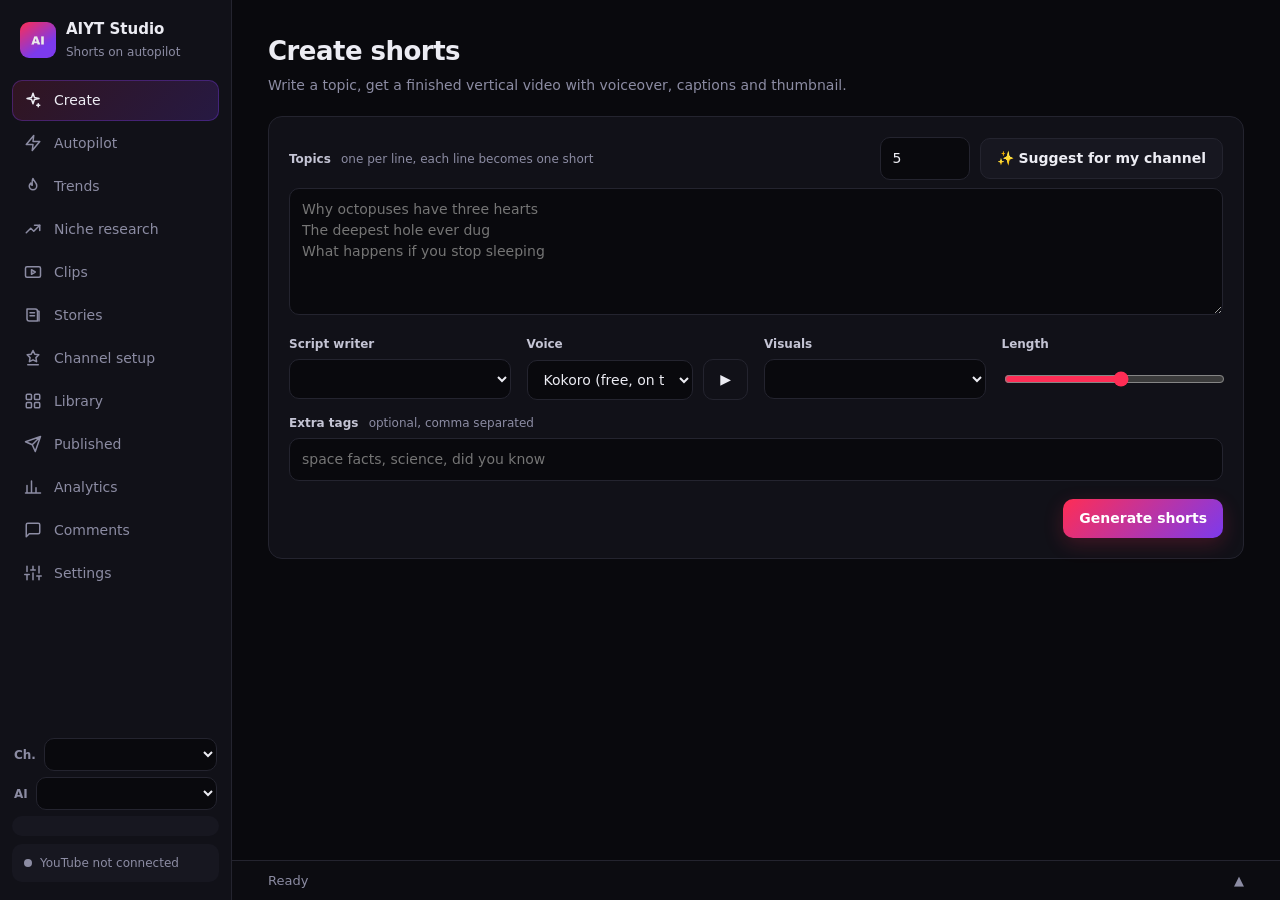
==== commit 82f4295c: "Story channels: animated story series told in parts Stories page, story-channel mode in Channel setu" ====
--- a/ui/index.html
+++ b/ui/index.html
@@ -15,6 +15,7 @@
       <button data-page="trends"><svg viewBox="0 0 24 24"><path d="M12 2c1 4 5 5 5 10a5 5 0 0 1-10 0c0-2 1-3 2-4 0 2 1 3 2 3 0-3-1-6 1-9z"/></svg>Trends</button>
       <button data-page="research"><svg viewBox="0 0 24 24"><path d="M3 17l6-6 4 4 8-8"/><path d="M14 7h7v7"/></svg>Niche research</button>
       <button data-page="clips"><svg viewBox="0 0 24 24"><rect x="2" y="5" width="20" height="14" rx="2"/><path d="M10 9l5 3-5 3z"/></svg>Clips</button>
+      <button data-page="stories"><svg viewBox="0 0 24 24"><path d="M4 4h11a3 3 0 0 1 3 3v13H7a3 3 0 0 1-3-3z"/><path d="M18 7h2v13"/><path d="M8 9h6M8 13h6"/></svg>Stories</button>
       <button data-page="rebrand"><svg viewBox="0 0 24 24"><path d="M12 2l2.4 4.9 5.4.8-3.9 3.8.9 5.4L12 14.4l-4.8 2.5.9-5.4-3.9-3.8 5.4-.8z"/><path d="M5 21h14"/></svg>Channel setup</button>
       <button data-page="library"><svg viewBox="0 0 24 24"><rect x="3" y="3" width="7" height="7" rx="1.5"/><rect x="14" y="3" width="7" height="7" rx="1.5"/><rect x="3" y="14" width="7" height="7" rx="1.5"/><rect x="14" y="14" width="7" height="7" rx="1.5"/></svg>Library</button>
       <button data-page="published"><svg viewBox="0 0 24 24"><path d="M22 2 11 13M22 2l-7 20-4-9-9-4z"/></svg>Published</button>
@@ -158,12 +159,43 @@
       <div class="row" style="justify-content:center;margin-top:16px"><button id="btnMore" class="hidden">Load 50 more</button></div>
     </section>
 
+    <!-- STORIES -->
+    <section class="page" id="page-stories">
+      <header><h1>Stories</h1><p>Animated story series told in parts. The AI studies the most popular stories in your niche, writes original series with recurring characters, and continues the storyline part after part.</p></header>
+      <div id="stSetup"></div>
+      <div class="card">
+        <h3>This channel's stories</h3>
+        <div class="grid4">
+          <div><label class="lbl">Story channel <span class="hint">Autopilot and ⚡ then make story parts</span></label><select id="stEnabled"><option value="false">Off</option><option value="true">On</option></select></div>
+          <div><label class="lbl">Style</label><select id="stStyle"><option value="fast">Fast: drawn with code</option><option value="slow">Slow: AI pictures</option></select></div>
+          <div><label class="lbl">Part length <span class="hint" id="stSecsOut"></span></label><input type="range" id="stSecs" min="20" max="90" step="5" /></div>
+          <div><label class="lbl">Parts per story</label><input type="number" id="stParts" min="1" max="12" class="w90" /></div>
+        </div>
+        <div class="grid4">
+          <div><label class="lbl">Slow-style pictures</label><select id="stImages"><option value="local">Local: free, on your GPU</option><option value="gemini">Gemini: needs a paid key</option></select></div>
+          <div><label class="lbl">Narrator voice</label><select id="stNarrator"></select></div>
+          <div><label class="lbl">Story writer</label><select data-setting="writer" class="writer-select"></select></div>
+        </div>
+        <p class="note" id="stStyleNote"></p>
+      </div>
+      <div class="card">
+        <div class="row between"><h3 style="margin:0">Popular stories in your niche</h3><button class="primary" id="btnStResearch">🔍 Find popular stories</button></div>
+        <div id="stResearch" class="muted small" style="margin-top:8px">Find out which stories are getting the most views in your niche, and get original series ideas inspired by them.</div>
+      </div>
+      <div class="card">
+        <h3>Start a series</h3>
+        <div class="row wrap"><input id="stIdea" class="grow" placeholder="Your own idea, e.g. a smart fridge that judges everything its owner eats" /><button class="primary" id="btnStNew">Create series</button></div>
+      </div>
+      <div class="row between"><h3 style="margin:18px 0 8px">Series</h3><label class="row small"><input type="checkbox" id="stAuto" /> Upload each part to YouTube as soon as it is ready</label></div>
+      <div id="stSeries"></div>
+    </section>
     <!-- REBRAND -->
     <section class="page" id="page-rebrand">
       <header><h1>Channel setup</h1><p>Start a new channel the smart way: the AI finds the niche most likely to grow and earn, designs the whole channel, and once you link it, starts making the best content for it.</p></header>
       <div class="card">
         <h3>1 · Who designs it?</h3>
         <div class="grid2">
+          <div><label class="lbl">Channel type</label><select id="wzKind"><option value="">Shorts channel (facts, clips, trends)</option><option value="story">Story channel (animated story series)</option></select></div>
           <div><label class="lbl">AI for planning and writing</label><select id="wzWriter"></select></div>
           <div><label class="lbl">Images (banner and profile picture) <span class="hint" id="wzImgState"></span></label>
             <div class="row"><select id="wzImage"><option value="flux">FLUX: local, free, on your GPU</option><option value="gemini">Gemini: needs a paid key</option></select>
@@ -198,7 +230,7 @@
           <button data-f="all" class="active">All</button><button data-f="progress">In progress</button><button data-f="draft">Ready to post</button><button data-f="failed">Failed</button>
         </div>
         <div class="row">
-          <span class="muted" id="selCount">0 selected</span><button class="ghost" id="selAll" title="Select every short ready to post">All</button><button class="ghost" id="selHalf" title="Select the older half (post the rest later)">Half</button><button class="ghost" id="selNone">None</button>
+          <span class="muted small" id="capInfo"></span><span class="muted" id="selCount">0 selected</span><button class="ghost" id="selAll" title="Select every short ready to post">All</button><button class="ghost" id="selHalf" title="Select the older half (post the rest later)">Half</button><button class="ghost" id="selNone">None</button>
           <input type="datetime-local" id="libStart" title="First post" />
           <select id="libPerDay" title="Posts per day"><option value="1">1/day</option><option value="2" selected>2/day</option><option value="3">3/day</option><option value="4">4/day</option></select>
           <button id="btnSchedule">Schedule</button>
--- a/ui/style.css
+++ b/ui/style.css
@@ -218,3 +218,7 @@
 .quick-items .qi b { font-size: 13px; } .quick-items .qi .row button { flex: 1; padding: 6px; font-size: 12px; }
 .score { display: flex; align-items: center; gap: 8px; } .score .meter { flex: 1; height: 8px; } .score b { font-size: 22px; }
 .niche.picked { border-color: var(--accent2); box-shadow: 0 0 0 1px var(--accent2); }
+
+.series .parts { margin: 10px 0 0; padding-left: 22px; display: grid; gap: 8px; }
+.series .parts .badge { margin-right: 6px; }
+#stResearch ul { margin: 6px 0 12px; padding-left: 20px; }
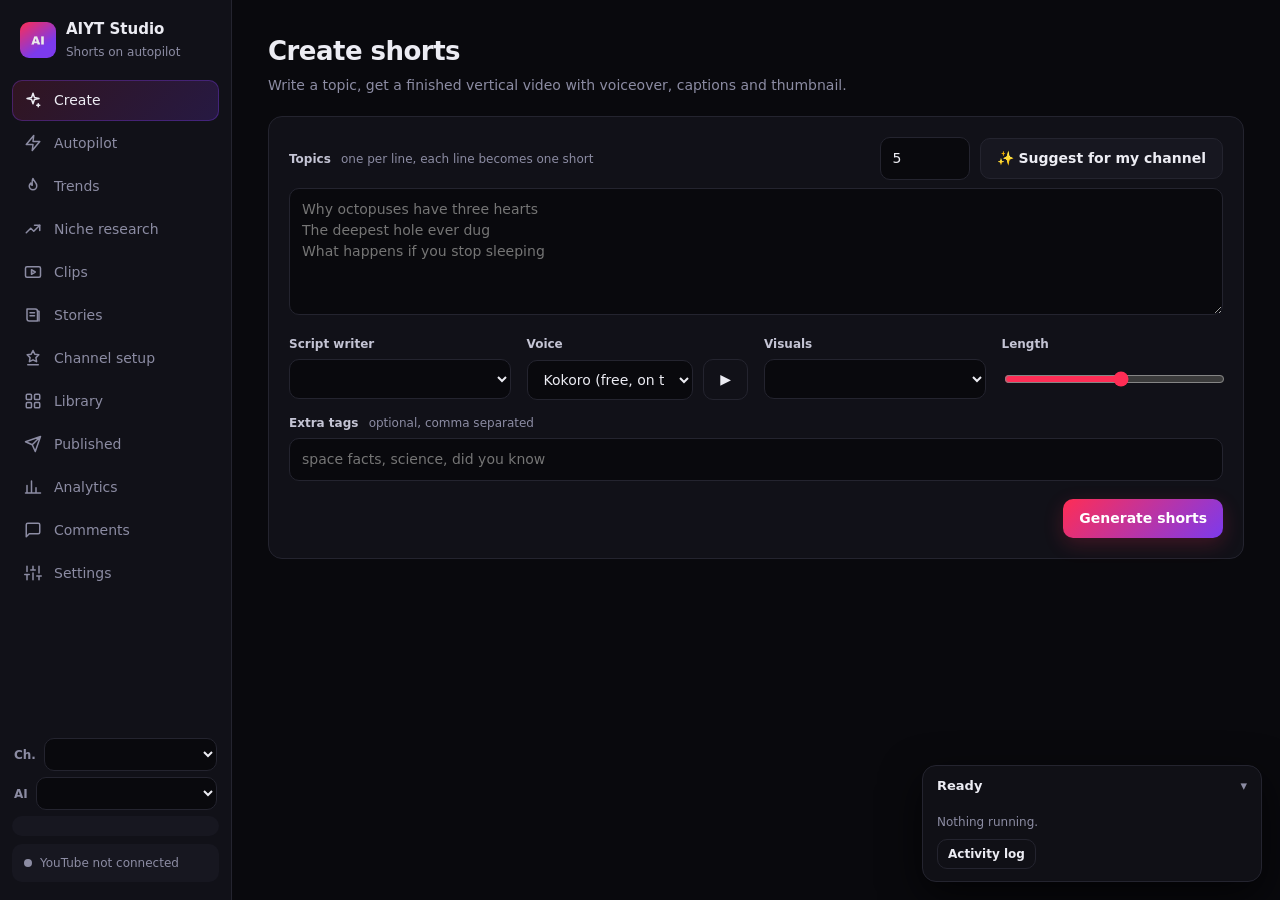
==== commit 01a91e55: "Queue for every channel, Stories auto make & publish, all-channels stats Heavy tasks wait their turn" ====
--- a/ui/index.html
+++ b/ui/index.html
@@ -27,7 +27,7 @@
     <div class="swap"><label for="aiSwap">AI</label><select id="aiSwap" title="Quick swap: use this AI for every job"></select></div>
     <div class="usage" id="usage" title="AI usage: click for details"></div>
     <div class="channel" id="channel"><span class="dot"></span><span id="channelName">YouTube not connected</span></div>
-    <div class="live hidden" id="liveStats" title="Live from YouTube. Click to refresh now"><span class="pulse"></span><div><b id="liveSubs">–</b><small>subscribers</small></div><div><b id="liveViews">–</b><small>views</small></div><div><b id="liveLikes">–</b><small>likes</small></div><div class="mon" id="liveMon"></div></div>
+    <div class="live hidden" id="liveStats" title="Live from YouTube. Click to refresh now"><span class="pulse"></span><div><b id="liveSubs">–</b><small>subscribers</small></div><div><b id="liveViews">–</b><small>views</small></div><div><b id="liveLikes">–</b><small>likes</small></div><div class="mon" id="liveMon"></div><small class="live-age" id="liveAge"></small></div>
   </aside>
 
   <main>
@@ -163,13 +163,18 @@
     <section class="page" id="page-stories">
       <header><h1>Stories</h1><p>Animated story series told in parts. The AI studies the most popular stories in your niche, writes original series with recurring characters, and continues the storyline part after part.</p></header>
       <div id="stSetup"></div>
+      <div class="card auto-card" id="stAutoCard">
+        <div class="row between"><div><h3 style="margin:0">🔁 Auto make &amp; publish</h3>
+          <div class="muted small" id="stAutoState">Makes the next part of your current story and publishes it (parts already made but not posted go first), part after part, until YouTube's daily upload limit for this channel. Then it waits and carries on when the limit resets. When a story ends it starts a new one from what is popular. Runs while this app is open.</div></div>
+          <label class="switch"><input type="checkbox" id="stAutorun" aria-label="Auto make and publish" /><span></span></label></div>
+      </div>
       <div class="card">
         <h3>This channel's stories</h3>
         <div class="grid4">
           <div><label class="lbl">Story channel <span class="hint">Autopilot and ⚡ then make story parts</span></label><select id="stEnabled"><option value="false">Off</option><option value="true">On</option></select></div>
-          <div><label class="lbl">Style</label><select id="stStyle"><option value="fast">Fast: drawn with code</option><option value="slow">Slow: AI pictures</option></select></div>
+          <div><label class="lbl">Style</label><select id="stStyle"><option value="pixel">8-bit pixel art (recommended)</option><option value="fast">Fast: drawn with code</option><option value="slow">Slow: AI pictures</option></select></div>
           <div><label class="lbl">Part length <span class="hint" id="stSecsOut"></span></label><input type="range" id="stSecs" min="20" max="90" step="5" /></div>
-          <div><label class="lbl">Parts per story</label><input type="number" id="stParts" min="1" max="12" class="w90" /></div>
+          <div><label class="lbl">Parts per story</label><input type="number" id="stParts" min="1" max="50" class="w90" /></div>
         </div>
         <div class="grid4">
           <div><label class="lbl">Slow-style pictures</label><select id="stImages"><option value="local">Local: free, on your GPU</option><option value="gemini">Gemini: needs a paid key</option></select></div>
@@ -179,7 +184,8 @@
         <p class="note" id="stStyleNote"></p>
       </div>
       <div class="card">
-        <div class="row between"><h3 style="margin:0">Popular stories in your niche</h3><button class="primary" id="btnStResearch">🔍 Find popular stories</button></div>
+        <h3 style="margin:0 0 8px">Popular stories in your niche</h3>
+        <div class="row wrap"><input id="stNiche" class="grow" placeholder="Story niche, e.g. home energy comedy (empty = the AI works it out from your channel)" /><button class="primary" id="btnStResearch">🔍 Find popular stories</button></div>
         <div id="stResearch" class="muted small" style="margin-top:8px">Find out which stories are getting the most views in your niche, and get original series ideas inspired by them.</div>
       </div>
       <div class="card">
@@ -252,7 +258,14 @@
     <section class="page" id="page-analytics">
       <header class="row between"><div><h1>Analytics</h1><p>How your channel is doing, with estimated Shorts revenue. Numbers come from YouTube; revenue is an estimate from your RPM setting.</p></div>
         <button class="primary" id="btnAnalytics">Refresh</button></header>
+      <div class="card" id="allCard"><div class="row between"><h3 style="margin:0">📺 All your channels</h3><button class="ghost small" id="btnAll">Refresh</button></div>
+        <div id="allBody" class="muted small" style="margin-top:8px">Loading every channel…</div></div>
       <div class="card" id="monCard"><span class="muted small">Loading your progress…</span></div>
+      <div class="card" id="formulaCard">
+        <div class="row between"><h3 style="margin:0">🧪 Your winning formula <span class="hint">what your best shorts have in common, and more shorts made exactly that way</span></h3>
+          <button class="primary" id="btnFormula">Analyse my best shorts</button></div>
+        <div id="formulaBody" class="muted small" style="margin-top:8px">Ranks every short by views per day, adds retention and what viewers comment, and compares your best with your weakest to find the exact formula: title, opening line, structure, length, pacing, tone and visuals.</div>
+      </div>
       <div id="anTiles" class="tiles"></div>
       <div class="card"><div class="row between"><h3>Studio stats <span class="hint">YouTube Analytics: watch time, retention, traffic</span></h3>
         <div class="row"><select id="stDays" class="w90"><option value="7">7 days</option><option value="28" selected>28 days</option><option value="90">90 days</option><option value="365">1 year</option></select>
@@ -342,13 +355,19 @@
       </div>
     </section>
 
-    <!-- ACTIVITY -->
-    <div class="activity" id="activity">
+  </main>
+
+  <!-- QUEUE: every task on every channel, running first; collapses to a pill -->
+  <div class="qwin" id="activity">
+    <div class="qhead" id="activityBar" title="Show or hide the queue"><span class="spinner hidden" id="spinner"></span><b id="qRunTitle">Ready</b><span class="qtext hidden" id="qtext"></span><span class="qtext hidden" id="qWait"></span><span class="chev">▾</span></div>
+    <div class="qbody">
+      <div id="qList"></div>
       <div class="qbar hidden" id="qbar"><div id="qfill"></div></div>
-      <div class="activity-bar" id="activityBar"><span class="spinner hidden" id="spinner"></span><span class="qtext hidden" id="qtext"></span><span id="lastLog">Ready</span><button id="btnCancel" class="danger hidden" title="Stop what is running now">■ Cancel</button><span class="chev">▲</span></div>
-      <pre id="log"></pre>
+      <div class="qstep" id="lastLog">Nothing running.</div>
+      <div class="row between"><button class="ghost small" id="btnLog">Activity log</button><button id="btnCancel" class="danger hidden" title="Stop the running task (the rest of the queue carries on)">■ Cancel running</button></div>
+      <pre id="log" class="hidden"></pre>
     </div>
-  </main>
+  </div>
 
   <div class="modal hidden" id="modal"><div class="modal-box">
     <video id="mVideo" controls playsinline></video>
--- a/ui/style.css
+++ b/ui/style.css
@@ -109,12 +109,47 @@
 .comment .text { white-space: pre-wrap; color: #d6d6e2; }
 .comment .row.end { margin-top: 8px; }
 
-/* activity */
-.activity { position: absolute; left: 0; right: 0; bottom: 0; background: #0d0d13ee; backdrop-filter: blur(10px); border-top: 1px solid var(--border); z-index: 5; }
-.activity-bar { display: flex; gap: 10px; align-items: center; padding: 10px 36px; cursor: pointer; font-size: 13px; color: var(--muted); }
-.activity-bar #lastLog { flex: 1; overflow: hidden; white-space: nowrap; text-overflow: ellipsis; }
-.activity pre { display: none; margin: 0; max-height: 260px; overflow: auto; padding: 0 36px 14px; font: 12px/1.6 "Cascadia Code", Consolas, monospace; color: #b8b8cc; white-space: pre-wrap; }
-.activity.open pre { display: block; } .activity.open .chev { transform: rotate(180deg); }
+/* queue window (bottom right, every task on every channel) */
+.qwin { position: fixed; right: 18px; bottom: 18px; width: 340px; max-width: calc(100vw - 36px); background: #111118f2; backdrop-filter: blur(12px); border: 1px solid var(--border); border-radius: 14px; box-shadow: 0 14px 40px #000a; z-index: 9; overflow: hidden; }
+.qhead { display: flex; gap: 8px; align-items: center; padding: 10px 14px; cursor: pointer; font-size: 13px; }
+.qhead b { flex: 1; min-width: 0; overflow: hidden; white-space: nowrap; text-overflow: ellipsis; }
+.qhead .chev { color: var(--muted); transition: transform .15s; }
+.qbody { padding: 0 14px 12px; display: flex; flex-direction: column; gap: 8px; max-height: 60vh; overflow-y: auto; }
+.qwin.min .qbody { display: none; } .qwin.min .chev { transform: rotate(180deg); }
+.qwin.idle.min { width: auto; }
+.qwin.idle .qhead b { color: var(--muted); font-weight: 500; }
+.qitem { display: flex; gap: 10px; align-items: center; padding: 8px 10px; border-radius: 10px; background: var(--panel2); }
+.qitem b { display: block; font-size: 13px; overflow: hidden; white-space: nowrap; text-overflow: ellipsis; }
+.qitem small { color: var(--muted); font-size: 11px; }
+.qitem .grow { min-width: 0; }
+.qdot { width: 8px; height: 8px; border-radius: 50%; background: var(--muted); flex-shrink: 0; }
+.qitem.run { box-shadow: inset 0 0 0 1px #7c3aed66; } .qitem.run .qdot { background: var(--ok); box-shadow: 0 0 8px var(--ok); }
+.qitem button { padding: 2px 8px; }
+.qstep { font-size: 12px; color: var(--muted); overflow: hidden; white-space: nowrap; text-overflow: ellipsis; }
+.qwin pre { margin: 0; max-height: 220px; overflow: auto; font: 11px/1.55 "Cascadia Code", Consolas, monospace; color: #b8b8cc; white-space: pre-wrap; background: var(--bg); border-radius: 8px; padding: 8px; }
+button.small { padding: 5px 10px; font-size: 12px; }
+/* smart picks: one slim line each */
+.picks { display: flex; flex-direction: column; gap: 6px; margin-bottom: 16px; }
+.pick { display: flex; gap: 10px; align-items: center; padding: 8px 12px; border-radius: 12px; border: 1px solid #f59e0b55; background: linear-gradient(135deg, #f59e0b12, #ff2d5512); }
+.pick .ellip { min-width: 0; overflow: hidden; white-space: nowrap; text-overflow: ellipsis; }
+.pick .ellip b { margin-right: 8px; }
+/* on/off switch */
+.switch { position: relative; display: inline-block; width: 46px; height: 26px; flex-shrink: 0; }
+.switch input { opacity: 0; width: 0; height: 0; }
+.switch span { position: absolute; inset: 0; border-radius: 999px; background: var(--panel2); border: 1px solid var(--border); cursor: pointer; transition: background .15s; }
+.switch span::after { content: ""; position: absolute; top: 3px; left: 3px; width: 18px; height: 18px; border-radius: 50%; background: var(--muted); transition: transform .15s, background .15s; }
+.switch input:checked + span { background: var(--grad); border-color: transparent; }
+.switch input:checked + span::after { transform: translateX(20px); background: #fff; }
+.switch input:focus-visible + span { box-shadow: 0 0 0 3px #7c3aed55; }
+.auto-card.on { border-color: #7c3aed88; background: linear-gradient(135deg, #ff2d550f, #7c3aed1a); }
+.auto-card .muted { max-width: 760px; margin-top: 4px; }
+/* all channels */
+.tablewrap { overflow-x: auto; }
+.all-table th { text-align: left; font-size: 11px; color: var(--muted); font-weight: 600; padding: 6px 4px; white-space: nowrap; }
+.all-table td { white-space: nowrap; padding: 9px 8px; } .all-table td:first-child { white-space: normal; min-width: 150px; } .all-table th { padding: 6px 8px; }
+.all-table td:last-child { text-align: left; }
+.all-table tr[data-ch] { cursor: pointer; } .all-table tr[data-ch]:hover td { background: #ffffff06; }
+.all-table tr.sel td:first-child { box-shadow: inset 3px 0 0 var(--accent); padding-left: 10px; }
 .spinner { width: 14px; height: 14px; border-radius: 50%; border: 2px solid #ffffff22; border-top-color: var(--accent); animation: spin .8s linear infinite; flex-shrink: 0; }
 @keyframes spin { to { transform: rotate(360deg); } }
 
@@ -222,3 +257,14 @@
 .series .parts { margin: 10px 0 0; padding-left: 22px; display: grid; gap: 8px; }
 .series .parts .badge { margin-right: 6px; }
 #stResearch ul { margin: 6px 0 12px; padding-left: 20px; }
+
+.fc { width: 100%; border-collapse: collapse; margin: 8px 0; font-size: 13px; }
+.fc th, .fc td { text-align: left; padding: 7px 10px; border-bottom: 1px solid #ffffff10; vertical-align: top; }
+.fc.formula td:first-child { width: 130px; }
+.sugs { display: grid; gap: 8px; }
+.sug { display: flex; gap: 10px; align-items: center; padding: 10px 12px; border-radius: 12px; background: #ffffff08; cursor: pointer; }
+.sug > div { flex: 1; }
+.sug.used { opacity: .5; }
+
+.live-age { flex-basis: 100%; display: block; font-size: 10px; color: var(--muted); opacity: .8; margin-top: 4px; }
+.all-table .badge { text-transform: none; letter-spacing: 0; font-size: 12px; }
